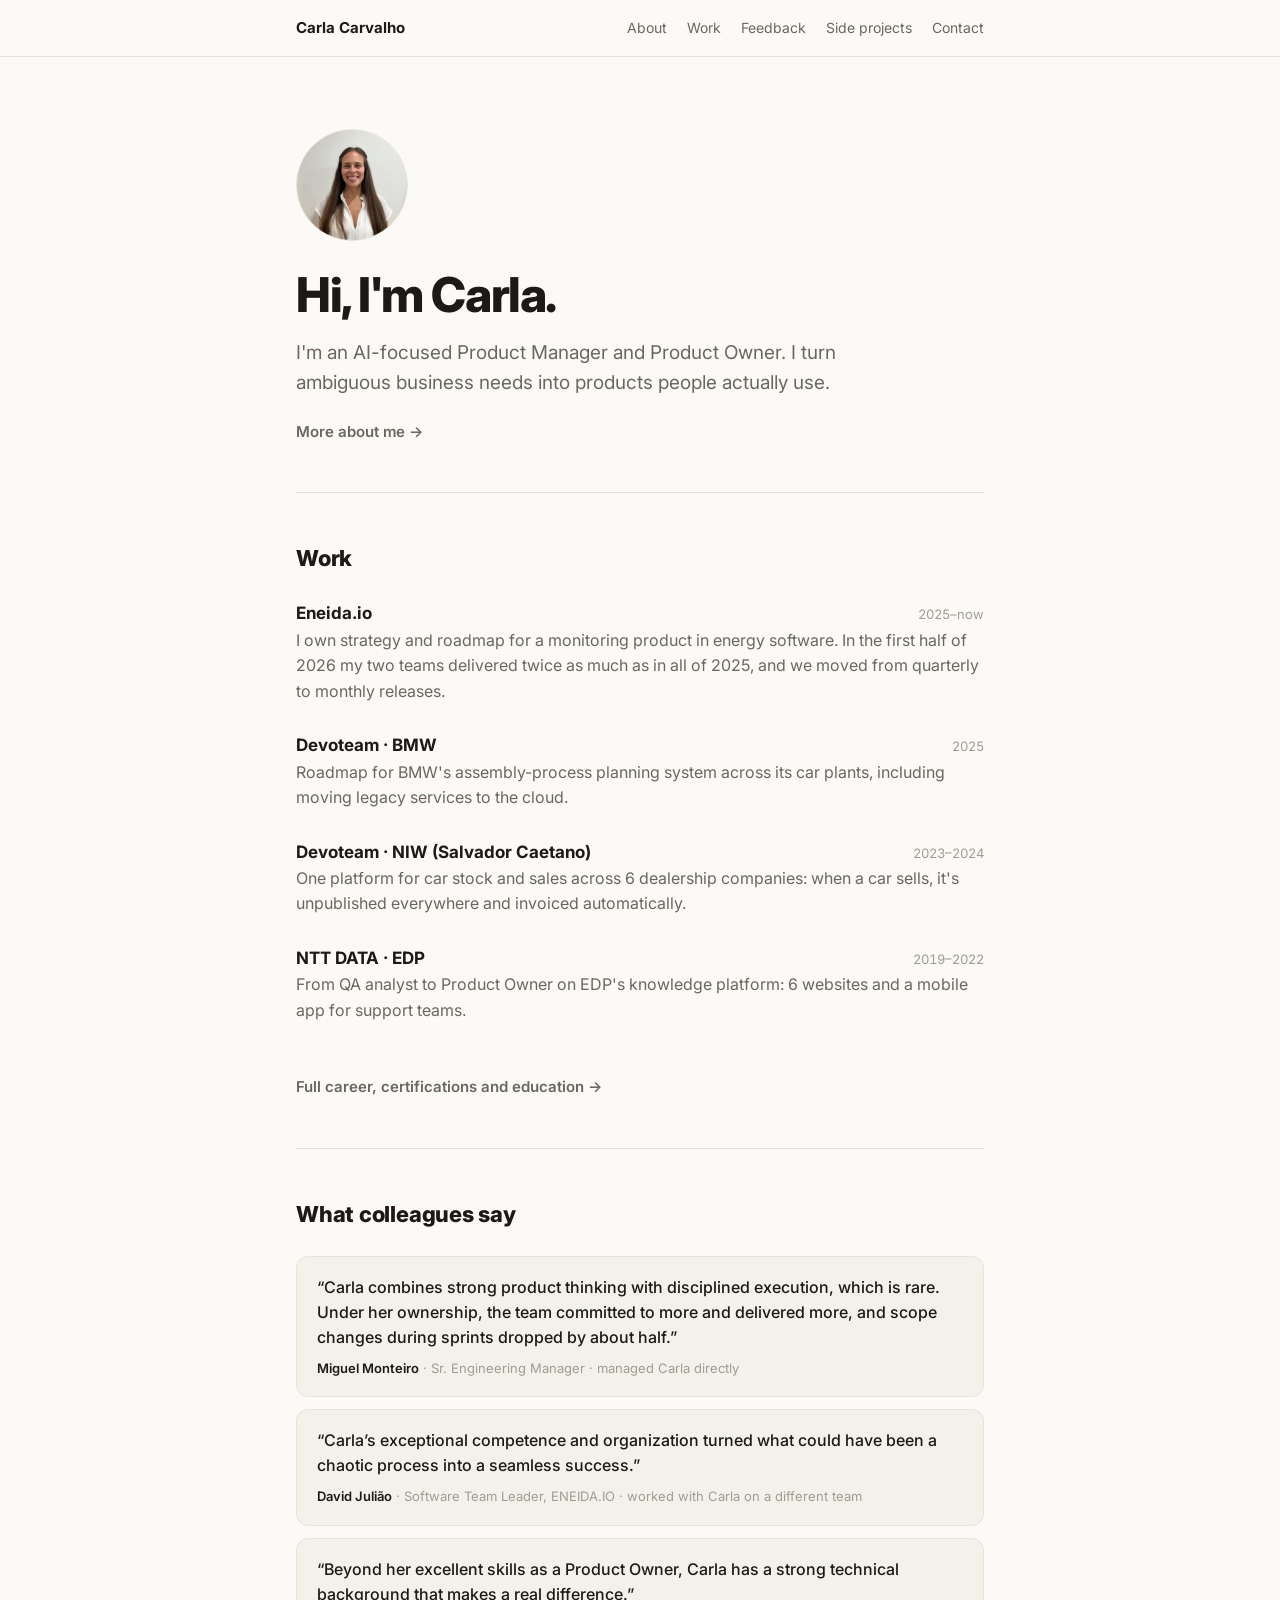
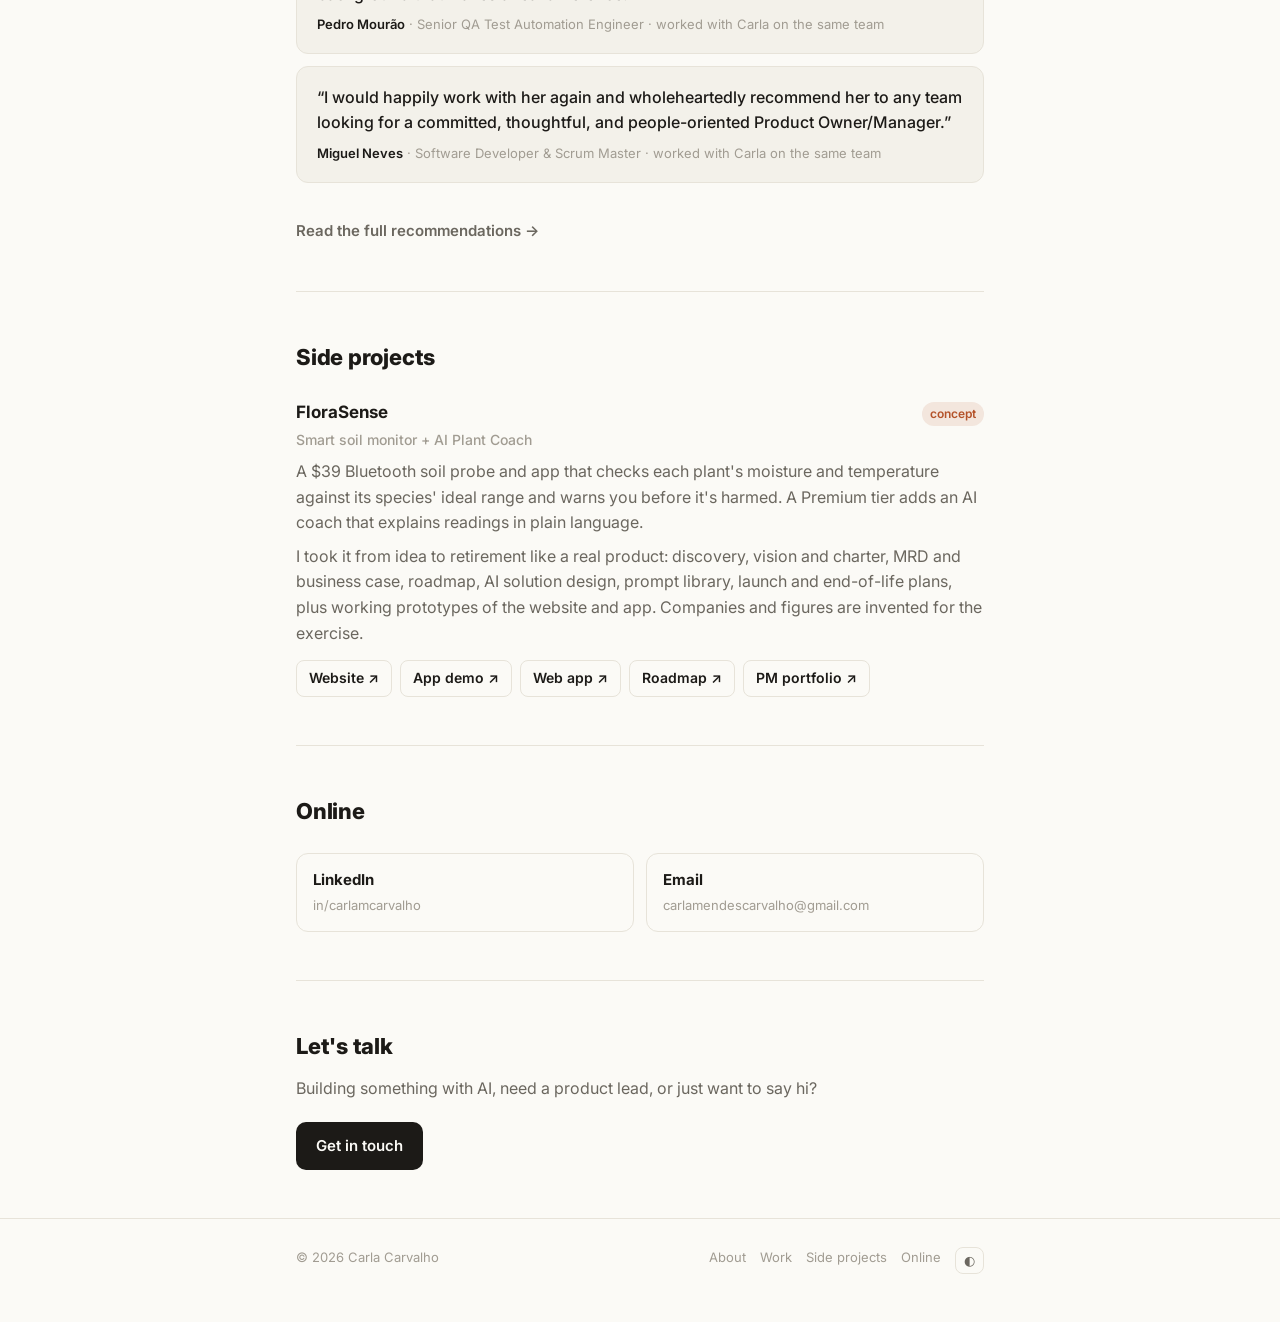
==== index.html @ 97bcd379 "Add files via upload" ====
<!doctype html>
<html lang="en">
<head>
<meta charset="utf-8">
<meta name="viewport" content="width=device-width, initial-scale=1">
<title>Carla Carvalho</title>
<meta name="description" content="Carla Carvalho — AI-focused Product Manager and Product Owner. I turn ambiguous business needs into shipped products.">
<link rel="icon" href="favicon.svg" type="image/svg+xml">
<link rel="apple-touch-icon" href="apple-touch-icon.png">
<meta name="theme-color" content="#fbfaf6">
<!-- Link previews (LinkedIn, WhatsApp, Slack). If the site moves to another domain, update these URLs. -->
<meta property="og:type" content="website">
<meta property="og:title" content="Carla Carvalho">
<meta property="og:description" content="Carla Carvalho — AI-focused Product Manager and Product Owner. I turn ambiguous business needs into shipped products.">
<meta property="og:image" content="https://carlamcarvalho.github.io/og-image.jpg">
<meta property="og:url" content="https://carlamcarvalho.github.io/">
<link rel="canonical" href="https://carlamcarvalho.github.io/">
<meta property="og:image:width" content="1200">
<meta property="og:image:height" content="630">
<meta name="twitter:card" content="summary_large_image">
<link rel="preconnect" href="https://fonts.googleapis.com">
<link rel="preconnect" href="https://fonts.gstatic.com" crossorigin>
<link href="https://fonts.googleapis.com/css2?family=Inter:wght@400;500;600;700;800&display=swap" rel="stylesheet">
<link rel="stylesheet" href="styles.css">
</head>
<body>

<header>
  <div class="wrap">
    <a href="index.html" class="brand">Carla Carvalho</a>
    <nav>
      <a href="about-me.html">About</a>
      <a href="work.html">Work</a>
      <a href="index.html#feedback">Feedback</a>
      <a href="index.html#projects">Side projects</a>
      <a href="#contact">Contact</a>
    </nav>
  </div>
</header>

<main class="wrap">

  <div class="hero">
    <div class="avatar"><img src="carla.jpg" alt="Carla Carvalho" width="112" height="112"></div>
    <h1>Hi, I'm Carla.</h1>
    <p class="lede">I'm an AI-focused Product Manager and Product Owner. I turn ambiguous business needs into products people actually use.</p>
    <a href="about-me.html" class="more">More about me →</a>
  </div>

  <section id="work">
    <h2>Work</h2>
    <div class="entry">
      <div class="entry-head"><h3>Eneida.io</h3><span class="date">2025–now</span></div>
      <p>I own strategy and roadmap for a monitoring product in energy software. In the first half of 2026 my two teams delivered twice as much as in all of 2025, and we moved from quarterly to monthly releases.</p>
    </div>
    <div class="entry">
      <div class="entry-head"><h3>Devoteam · BMW</h3><span class="date">2025</span></div>
      <p>Roadmap for BMW's assembly-process planning system across its car plants, including moving legacy services to the cloud.</p>
    </div>
    <div class="entry">
      <div class="entry-head"><h3>Devoteam · NIW (Salvador Caetano)</h3><span class="date">2023–2024</span></div>
      <p>One platform for car stock and sales across 6 dealership companies: when a car sells, it's unpublished everywhere and invoiced automatically.</p>
    </div>
    <div class="entry">
      <div class="entry-head"><h3>NTT DATA · EDP</h3><span class="date">2019–2022</span></div>
      <p>From QA analyst to Product Owner on EDP's knowledge platform: 6 websites and a mobile app for support teams.</p>
    </div>
    <a href="work.html" class="see-all">Full career, certifications and education →</a>
  </section>

  <section id="feedback">
    <h2>What colleagues say</h2>
    <figure class="quote short">
      <blockquote>“Carla combines strong product thinking with disciplined execution, which is rare. Under her ownership, the team committed to more and delivered more, and scope changes during sprints dropped by about half.”</blockquote>
      <figcaption><b>Miguel Monteiro</b> · Sr. Engineering Manager · managed Carla directly</figcaption>
    </figure>
    <figure class="quote short">
      <blockquote>“Carla’s exceptional competence and organization turned what could have been a chaotic process into a seamless success.”</blockquote>
      <figcaption><b>David Julião</b> · Software Team Leader, ENEIDA.IO · worked with Carla on a different team</figcaption>
    </figure>
    <figure class="quote short">
      <blockquote>“Beyond her excellent skills as a Product Owner, Carla has a strong technical background that makes a real difference.”</blockquote>
      <figcaption><b>Pedro Mourão</b> · Senior QA Test Automation Engineer · worked with Carla on the same team</figcaption>
    </figure>
    <figure class="quote short">
      <blockquote>“I would happily work with her again and wholeheartedly recommend her to any team looking for a committed, thoughtful, and people-oriented Product Owner/Manager.”</blockquote>
      <figcaption><b>Miguel Neves</b> · Software Developer &amp; Scrum Master · worked with Carla on the same team</figcaption>
    </figure>
    <a href="work.html#feedback" class="see-all">Read the full recommendations →</a>
  </section>

  <section id="projects">
    <h2>Side projects</h2>

    <div class="entry">
      <div class="entry-head"><h3>FloraSense</h3><span class="status">concept</span></div>
      <div class="role">Smart soil monitor + AI Plant Coach</div>
      <p>A $39 Bluetooth soil probe and app that checks each plant's moisture and temperature against its species' ideal range and warns you before it's harmed. A Premium tier adds an AI coach that explains readings in plain language.</p>
      <p>I took it from idea to retirement like a real product: discovery, vision and charter, MRD and business case, roadmap, AI solution design, prompt library, launch and end-of-life plans, plus working prototypes of the website and app. Companies and figures are invented for the exercise.</p>
      <div class="project-links">
        <a href="https://claude.ai/artifact/9bi5KxYRfAERbhV5cmZHTK" target="_blank" rel="noopener">Website ↗</a>
        <a href="https://claude.ai/artifact/ThW6wQKBPdGgFb89W3ngjL" target="_blank" rel="noopener">App demo ↗</a>
        <a href="https://claude.ai/artifact/5tcooVpFvNRxqzcKrqKRTM" target="_blank" rel="noopener">Web app ↗</a>
        <a href="https://claude.ai/artifact/2hawU743TCRyWy9Bnft1if" target="_blank" rel="noopener">Roadmap ↗</a>
        <a href="https://claude.ai/artifact/BxRzd9FwG8gc7wB3XqEp7c" target="_blank" rel="noopener">PM portfolio ↗</a>
      </div>
    </div>
  </section>

  <section id="online">
    <h2>Online</h2>
    <div class="links">
      <a class="link" href="https://www.linkedin.com/in/carlamcarvalho" target="_blank" rel="noopener"><b>LinkedIn</b><span>in/carlamcarvalho</span></a>
      <a class="link" href="mailto:carlamendescarvalho@gmail.com"><b>Email</b><span>carlamendescarvalho@gmail.com</span></a>
    </div>
  </section>

  <section id="contact" class="contact">
    <h2>Let's talk</h2>
    <p class="intro" style="margin-bottom:12px">Building something with AI, need a product lead, or just want to say hi?</p>
    <a class="btn" href="mailto:carlamendescarvalho@gmail.com">Get in touch</a>
  </section>
</main>

<footer>
  <div class="wrap">
    <span>© 2026 Carla Carvalho</span>
    <nav>
      <a href="about-me.html">About</a><a href="work.html">Work</a><a href="index.html#projects">Side projects</a><a href="index.html#online">Online</a>
      <button class="theme-toggle" id="theme" aria-label="Toggle dark mode">◐</button>
    </nav>
  </div>
</footer>

<script>
  (function () {
    const root = document.documentElement;
    try { const t = localStorage.getItem('theme'); if (t) root.dataset.theme = t; } catch (e) {}
    document.getElementById('theme').addEventListener('click', () => {
      const dark = root.dataset.theme ? root.dataset.theme === 'dark' : matchMedia('(prefers-color-scheme: dark)').matches;
      root.dataset.theme = dark ? 'light' : 'dark';
      try { localStorage.setItem('theme', root.dataset.theme); } catch (e) {}
    });
  })();
</script>
</body>
</html>
---- styles.css ----
:root {
    --bg: #fbfaf6;
    --surface: #f3f1ea;
    --text: #1c1a17;
    --muted: #6b675f;
    --faint: #a19c92;
    --line: #e7e3d9;
    --accent: #b4532a;
  }
  @media (prefers-color-scheme: dark) {
    :root:not([data-theme="light"]) {
      --bg: #161513; --surface: #1f1d1a; --text: #f2efe8; --muted: #a8a397;
      --faint: #79746a; --line: #2e2b26; --accent: #e58a5f;
    }
  }
  :root[data-theme="dark"] {
    --bg: #161513; --surface: #1f1d1a; --text: #f2efe8; --muted: #a8a397;
    --faint: #79746a; --line: #2e2b26; --accent: #e58a5f;
  }

  * { box-sizing: border-box; }
  html { scroll-behavior: smooth; scroll-padding-top: 72px; }
  body {
    margin: 0; background: var(--bg); color: var(--text);
    font-family: Inter, -apple-system, system-ui, "Segoe UI", Roboto, Helvetica, Arial, sans-serif;
    font-size: 16px; line-height: 1.6; -webkit-font-smoothing: antialiased;
  }
  a { color: inherit; text-decoration: none; }
  .wrap { max-width: 720px; margin: 0 auto; padding: 0 16px; }

  /* Header */
  header {
    position: sticky; top: 0; z-index: 10;
    background: color-mix(in srgb, var(--bg) 88%, transparent);
    backdrop-filter: blur(8px); -webkit-backdrop-filter: blur(8px);
    border-bottom: 1px solid var(--line);
  }
  header .wrap { display: flex; align-items: center; justify-content: space-between; height: 56px; gap: 16px; }
  .brand { font-weight: 700; font-size: 15px; white-space: nowrap; }
  nav { display: flex; gap: 20px; font-size: 14px; color: var(--muted); overflow-x: auto; scrollbar-width: none; }
  nav::-webkit-scrollbar { display: none; }
  nav a { white-space: nowrap; transition: color .15s; }
  nav a:hover { color: var(--text); }

  /* Hero */
  .hero { padding: 72px 0 48px; border-bottom: 1px solid var(--line); }
  .avatar {
    width: 112px; height: 112px; border-radius: 50%; overflow: hidden;
    background: var(--surface); border: 1px solid var(--line);
    margin-bottom: 28px;
  }
  .avatar img { width: 100%; height: 100%; object-fit: cover; display: block; transform: scale(1.04); }
  h1 { font-size: clamp(36px, 7vw, 48px); font-weight: 800; letter-spacing: -0.03em; line-height: 1.1; margin: 0 0 16px; }
  .lede { font-size: 19px; color: var(--muted); max-width: 620px; margin: 0 0 20px; }
  .more { font-size: 15px; font-weight: 600; color: var(--muted); transition: color .15s; }
  .more:hover { color: var(--accent); }

  /* Sections */
  section { padding: 48px 0; border-bottom: 1px solid var(--line); }
  h2 { font-size: 22px; font-weight: 800; letter-spacing: -0.01em; margin: 0 0 24px; }
  .intro { color: var(--muted); margin: -12px 0 28px; max-width: 620px; }

  /* Stats */
  .stats { display: grid; grid-template-columns: repeat(4, 1fr); gap: 12px; }
  .stat { background: var(--surface); border: 1px solid var(--line); border-radius: 12px; padding: 16px; }
  .stat b { display: block; font-size: 26px; font-weight: 800; letter-spacing: -0.02em; line-height: 1.2; }
  .stat span { font-size: 13px; color: var(--muted); line-height: 1.4; display: block; margin-top: 4px; }

  /* Entries */
  .entry { padding: 0 0 28px; }
  .entry:last-child { padding-bottom: 0; }
  .entry-head { display: flex; justify-content: space-between; align-items: baseline; gap: 16px; }
  .entry h3 { font-size: 17px; font-weight: 700; margin: 0; }
  .entry .role { font-size: 14px; color: var(--faint); font-weight: 500; margin: 2px 0 8px; }
  .entry .date { font-size: 13px; color: var(--faint); font-variant-numeric: tabular-nums; white-space: nowrap; }
  .entry p { margin: 0; color: var(--muted); }
  .entry p + p { margin-top: 8px; }

  .status { font-size: 12px; font-weight: 600; color: var(--accent); background: color-mix(in srgb, var(--accent) 12%, transparent); padding: 2px 8px; border-radius: 999px; white-space: nowrap; }
  .project-links { display: flex; flex-wrap: wrap; gap: 8px; margin-top: 14px; }
  .project-links a { font-size: 14px; font-weight: 600; padding: 6px 12px; border-radius: 8px; border: 1px solid var(--line); color: var(--text); transition: border-color .15s, color .15s; }
  .project-links a:hover { border-color: var(--accent); color: var(--accent); }

  /* Quotes */
  .quote { margin: 0 0 28px; padding: 20px 22px; background: var(--surface); border: 1px solid var(--line); border-radius: 12px; }
  .quote:last-child { margin-bottom: 0; }
  .quote blockquote { margin: 0 0 12px; font-size: 17px; line-height: 1.55; font-weight: 500; color: var(--text); }
  .quote figcaption { font-size: 13px; color: var(--faint); }
  .quote figcaption b { color: var(--text); font-weight: 600; }
  .quote .full { margin-top: 10px; font-size: 15px; color: var(--muted); }
  .quote .full p { margin: 0 0 10px; }
  a.inline { text-decoration: underline; text-underline-offset: 2px; }
  a.inline:hover { color: var(--accent); }

  /* Certifications */
  .certs { display: grid; grid-template-columns: 1fr 1fr; gap: 28px 32px; }
  .certs h3 { font-size: 15px; font-weight: 700; margin: 0 0 8px; }
  .list a.k:hover { color: var(--accent); }

  details { margin-top: 10px; }
  summary { cursor: pointer; font-size: 14px; font-weight: 600; color: var(--muted); list-style: none; }
  summary::-webkit-details-marker { display: none; }
  summary::after { content: " +"; }
  details[open] summary::after { content: " −"; }
  summary:hover { color: var(--accent); }
  details ul { margin: 10px 0 0; padding-left: 18px; color: var(--muted); font-size: 15px; }
  details li { margin-bottom: 6px; }

  /* Skills grid */
  .grid { display: grid; grid-template-columns: 1fr 1fr; gap: 24px 32px; }
  .grid h3 { font-size: 15px; font-weight: 700; margin: 0 0 4px; }
  .grid p { margin: 0; font-size: 15px; color: var(--muted); }

  .tags { display: flex; flex-wrap: wrap; gap: 8px; margin-top: 28px; }
  .tag { font-size: 13px; padding: 4px 10px; border-radius: 999px; background: var(--surface); border: 1px solid var(--line); color: var(--muted); }

  /* Learning */
  .cols { display: grid; grid-template-columns: 1fr 1fr; gap: 32px; }
  .list { list-style: none; margin: 0; padding: 0; }
  .list li { padding: 10px 0; border-top: 1px solid var(--line); display: flex; justify-content: space-between; gap: 12px; font-size: 15px; }
  .list li:first-child { border-top: 0; padding-top: 0; }
  .list .k { font-weight: 600; }
  .list .v { color: var(--faint); font-size: 13px; text-align: right; }
  .group-label { font-size: 12px; text-transform: uppercase; letter-spacing: .08em; color: var(--faint); font-weight: 600; margin: 0 0 12px; }

  /* Online */
  .links { display: grid; grid-template-columns: repeat(auto-fit, minmax(280px, 1fr)); gap: 12px; }
  .link { border: 1px solid var(--line); border-radius: 12px; padding: 14px 16px; transition: border-color .15s, background .15s; }
  .link:hover { border-color: var(--accent); background: var(--surface); }
  .link b { display: block; font-size: 15px; }
  .link span { font-size: 13px; color: var(--faint); overflow-wrap: anywhere; }

  /* Contact */
  .contact { border-bottom: 0; }
  .btn {
    display: inline-block; margin-top: 8px; padding: 12px 20px; border-radius: 10px;
    background: var(--text); color: var(--bg); font-weight: 600; font-size: 15px;
    transition: background .15s;
  }
  .btn:hover { background: var(--accent); }

  footer { border-top: 1px solid var(--line); padding: 28px 0 48px; font-size: 13px; color: var(--faint); }
  footer .wrap { display: flex; justify-content: space-between; flex-wrap: wrap; gap: 12px; }
  footer nav { font-size: 13px; gap: 14px; color: var(--faint); }
  .theme-toggle { background: none; border: 1px solid var(--line); color: var(--muted); border-radius: 8px; padding: 2px 8px; font: inherit; cursor: pointer; }

  @media (max-width: 640px) {
    header .wrap { height: auto; flex-direction: column; align-items: flex-start; gap: 4px; padding-top: 10px; padding-bottom: 10px; }
    header nav { width: 100%; gap: 16px; }
    .hero { padding: 48px 0 40px; }
    .stats { grid-template-columns: 1fr 1fr; }
    .grid, .cols, .certs { grid-template-columns: 1fr; }
    .links { grid-template-columns: 1fr; }
    .entry-head { flex-direction: column; gap: 0; }
  }

  /* Multi-page additions */
  nav a.active { color: var(--text); font-weight: 600; }
  .back { display: inline-block; font-size: 14px; font-weight: 600; color: var(--muted); margin-bottom: 28px; }
  .back:hover { color: var(--accent); }
  .page-head { padding: 56px 0 40px; border-bottom: 1px solid var(--line); }
  .page-head h1 { margin-bottom: 8px; }
  .page-head .sub { color: var(--faint); font-size: 15px; margin: 0 0 20px; }
  .prose p { font-size: 17px; color: var(--muted); max-width: 620px; margin: 0 0 18px; }
  .prose p:last-child { margin-bottom: 0; }
  .prose a { color: var(--text); text-decoration: underline; text-underline-offset: 2px; }
  .prose a:hover { color: var(--accent); }
  .see-all { display: inline-block; margin-top: 24px; font-size: 15px; font-weight: 600; color: var(--muted); }
  .see-all:hover { color: var(--accent); }
  .loves { display: grid; grid-template-columns: 1fr 1fr; gap: 12px; }
  .love { background: var(--surface); border: 1px solid var(--line); border-radius: 12px; padding: 18px; }
  .love .ico { font-size: 22px; line-height: 1; margin-bottom: 10px; display: block; }
  .love h3 { font-size: 16px; font-weight: 700; margin: 0 0 4px; }
  .love p { margin: 0; font-size: 15px; color: var(--muted); }
  .quote.short { padding: 18px 20px; margin-bottom: 12px; }
  .quote.short blockquote { font-size: 16px; margin-bottom: 8px; }
  @media (max-width: 640px) { .loves { grid-template-columns: 1fr; } .page-head { padding: 40px 0 32px; } }
  .title-row { display: flex; align-items: center; gap: 20px; }
  .title-row .avatar { margin: 0; flex-shrink: 0; width: 88px; height: 88px; }
  .title-row h1 { margin: 0; }
  .tags.small { margin-top: 12px; gap: 6px; }
  .tags.small .tag { font-size: 12px; padding: 2px 8px; background: var(--bg); }
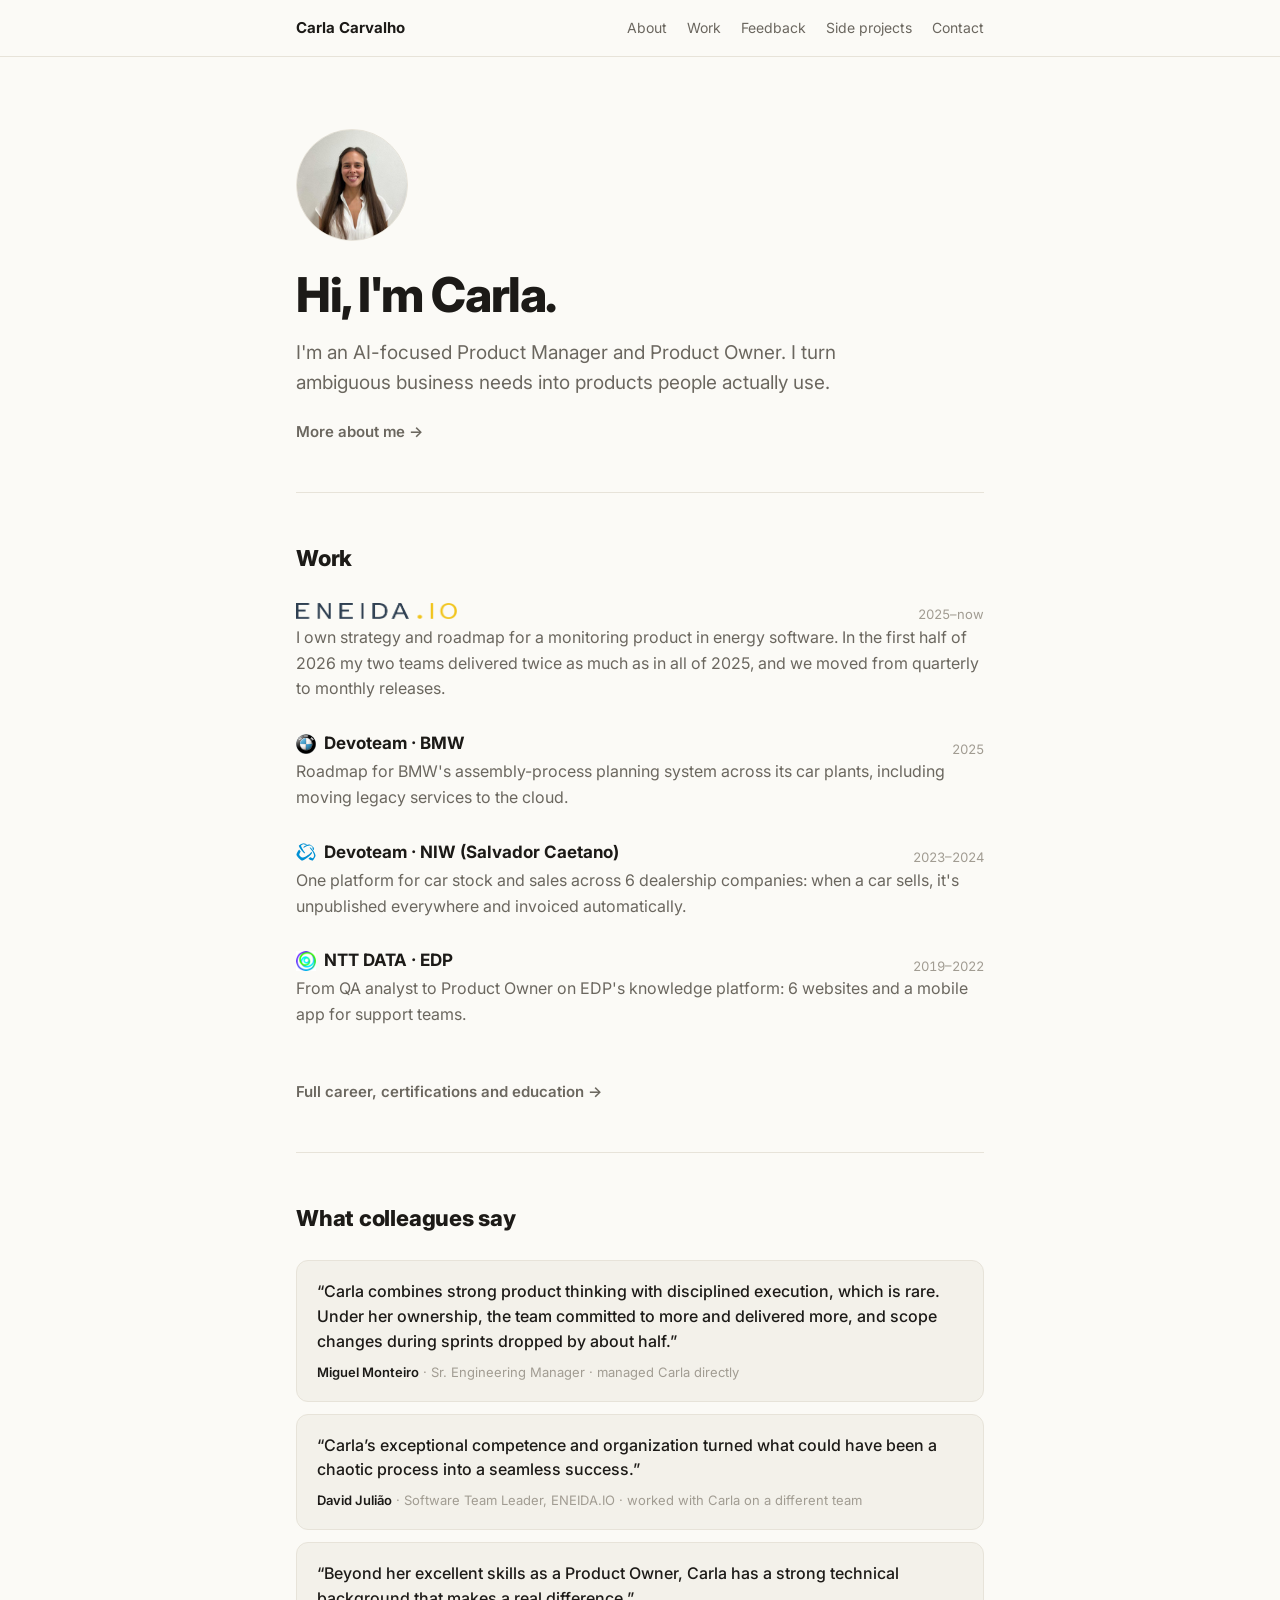
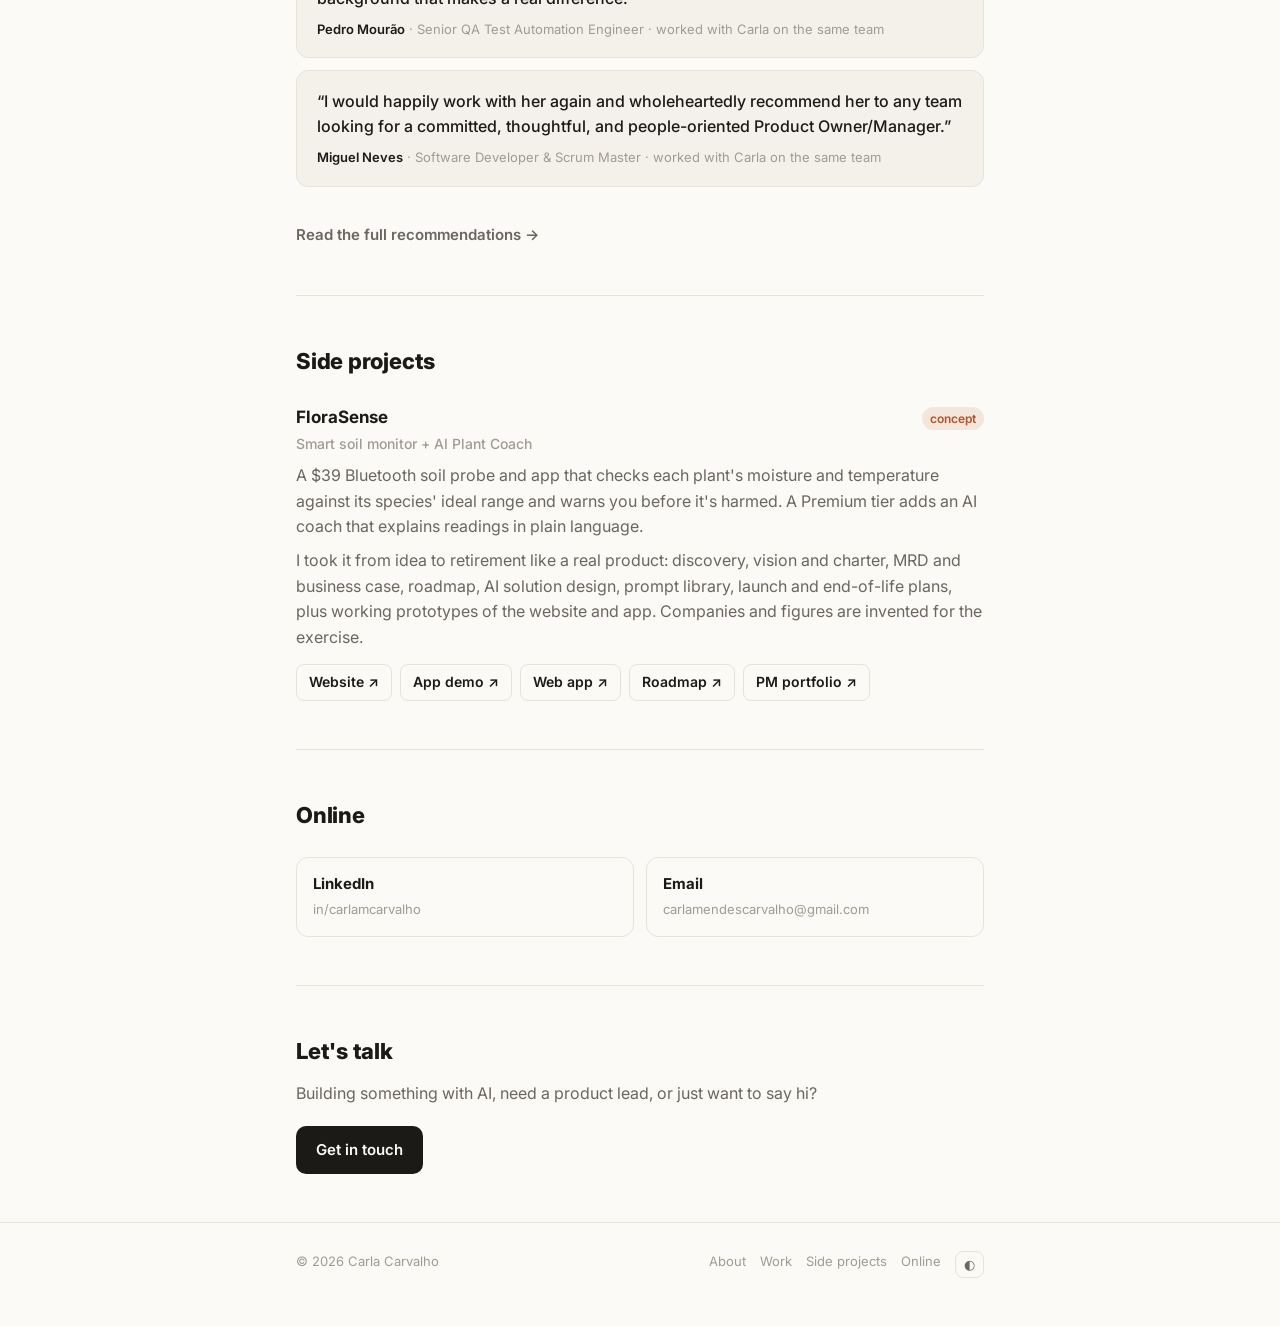
==== commit d858a27f: "Add files via upload" ====
--- a/index.html
+++ b/index.html
@@ -50,19 +50,19 @@
   <section id="work">
     <h2>Work</h2>
     <div class="entry">
-      <div class="entry-head"><h3>Eneida.io</h3><span class="date">2025–now</span></div>
+      <div class="entry-head"><h3 class="co"><img class="co-wordmark" src="eneida.png" alt="Eneida.io" height="16"></h3><span class="date">2025–now</span></div>
       <p>I own strategy and roadmap for a monitoring product in energy software. In the first half of 2026 my two teams delivered twice as much as in all of 2025, and we moved from quarterly to monthly releases.</p>
     </div>
     <div class="entry">
-      <div class="entry-head"><h3>Devoteam · BMW</h3><span class="date">2025</span></div>
+      <div class="entry-head"><h3 class="co"><img class="co-logo" src="bmw.svg" alt="">Devoteam · BMW</h3><span class="date">2025</span></div>
       <p>Roadmap for BMW's assembly-process planning system across its car plants, including moving legacy services to the cloud.</p>
     </div>
     <div class="entry">
-      <div class="entry-head"><h3>Devoteam · NIW (Salvador Caetano)</h3><span class="date">2023–2024</span></div>
+      <div class="entry-head"><h3 class="co"><img class="co-logo" src="salvador-caetano.svg" alt="">Devoteam · NIW (Salvador Caetano)</h3><span class="date">2023–2024</span></div>
       <p>One platform for car stock and sales across 6 dealership companies: when a car sells, it's unpublished everywhere and invoiced automatically.</p>
     </div>
     <div class="entry">
-      <div class="entry-head"><h3>NTT DATA · EDP</h3><span class="date">2019–2022</span></div>
+      <div class="entry-head"><h3 class="co"><img class="co-logo" src="edp.png" alt="">NTT DATA · EDP</h3><span class="date">2019–2022</span></div>
       <p>From QA analyst to Product Owner on EDP's knowledge platform: 6 websites and a mobile app for support teams.</p>
     </div>
     <a href="work.html" class="see-all">Full career, certifications and education →</a>
--- a/styles.css
+++ b/styles.css
@@ -180,3 +180,9 @@
   .title-row h1 { margin: 0; }
   .tags.small { margin-top: 12px; gap: 6px; }
   .tags.small .tag { font-size: 12px; padding: 2px 8px; background: var(--bg); }
+  /* Company logos */
+  .entry h3.co { display: flex; align-items: center; gap: 8px; }
+  .co-logo { width: 20px; height: 20px; object-fit: contain; flex-shrink: 0; }
+  .co-wordmark { height: 16px; width: auto; display: block; margin: 3px 0; }
+  @media (prefers-color-scheme: dark) { :root:not([data-theme="light"]) .co-wordmark { filter: invert(1) hue-rotate(180deg); } }
+  :root[data-theme="dark"] .co-wordmark { filter: invert(1) hue-rotate(180deg); }
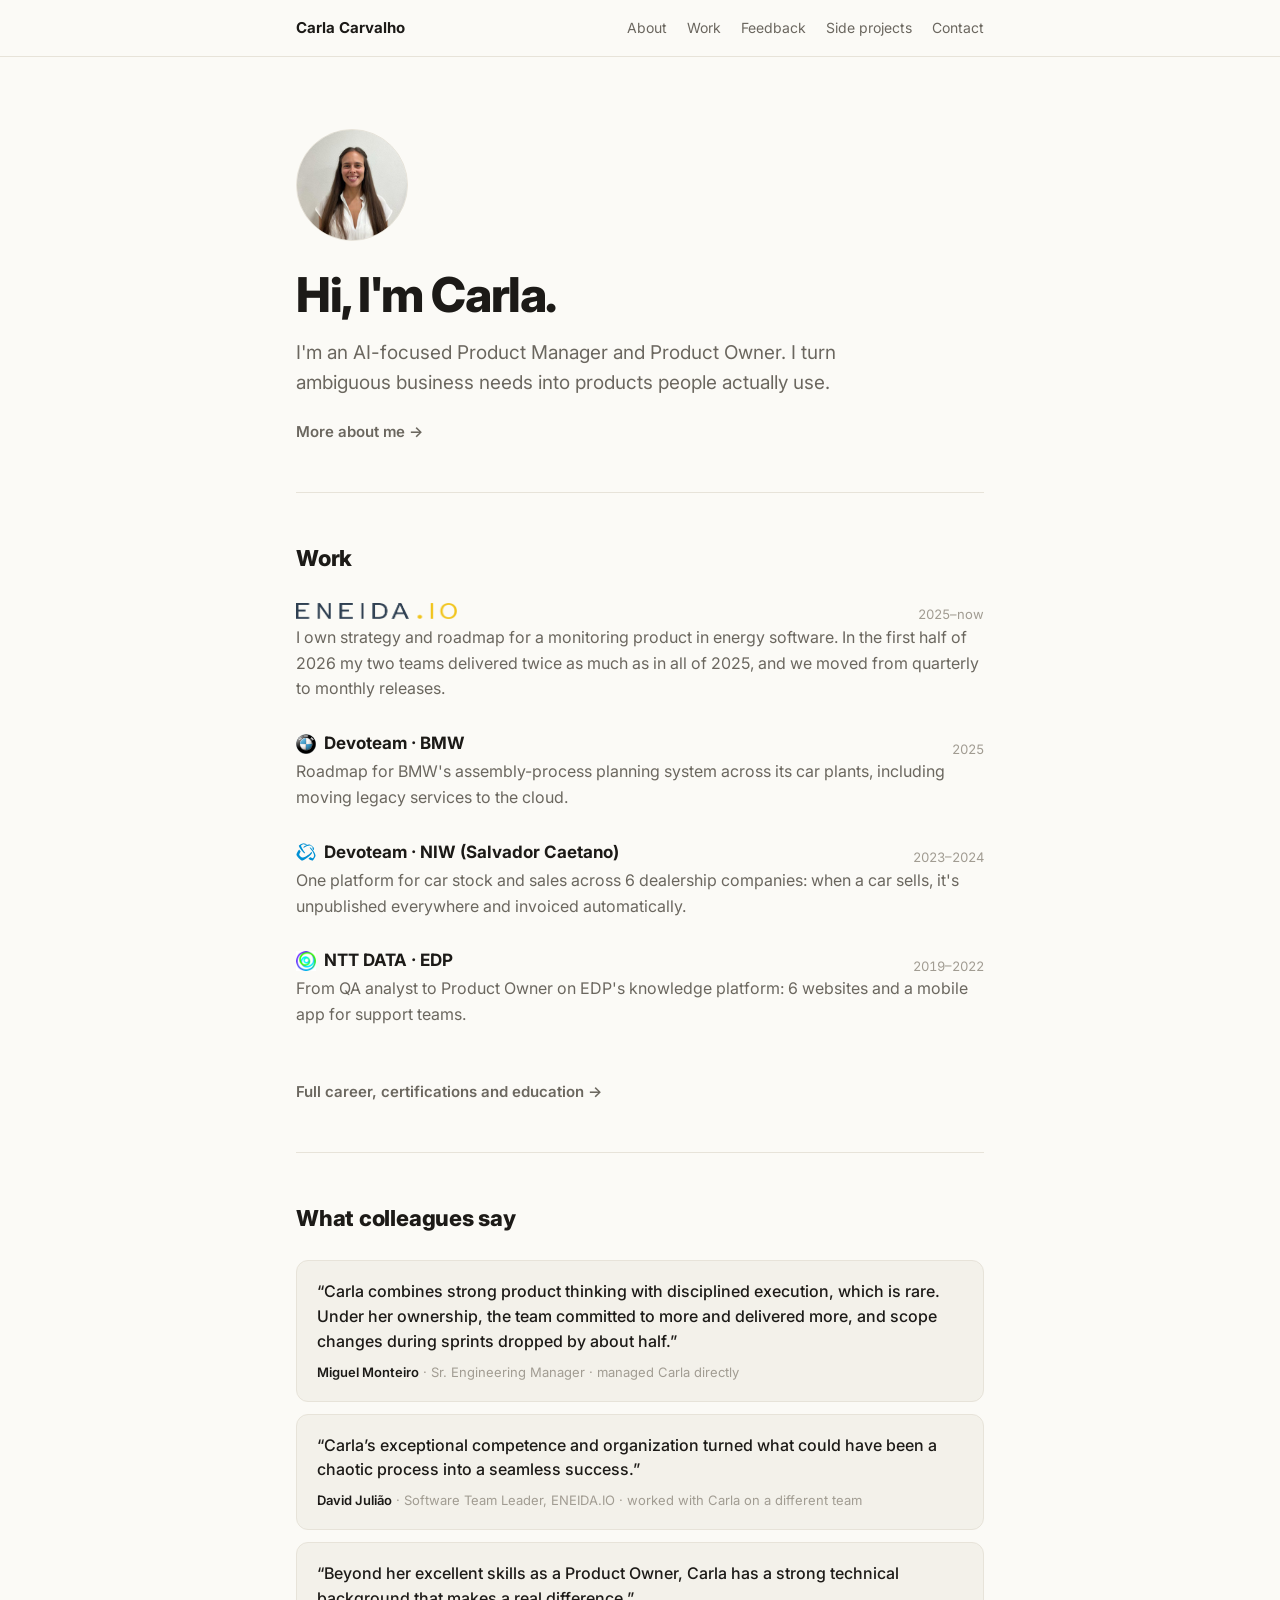
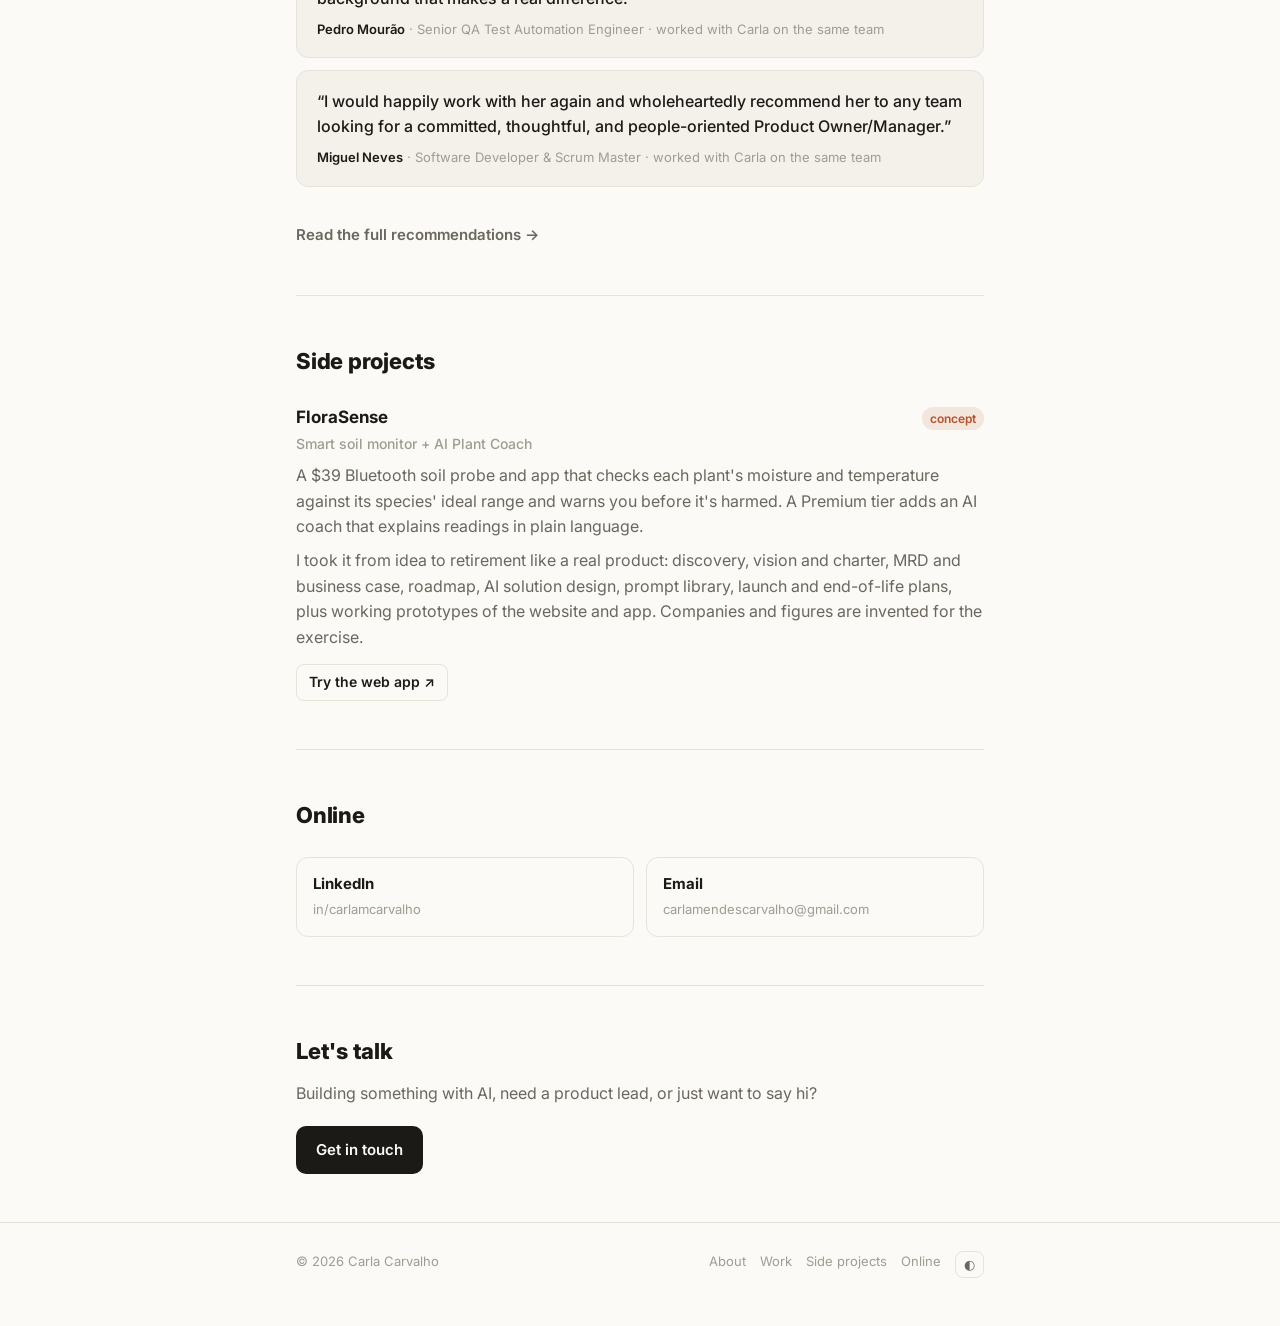
==== commit 23bab23c: "Add files via upload" ====
--- a/index.html
+++ b/index.html
@@ -21,7 +21,7 @@
 <link rel="preconnect" href="https://fonts.googleapis.com">
 <link rel="preconnect" href="https://fonts.gstatic.com" crossorigin>
 <link href="https://fonts.googleapis.com/css2?family=Inter:wght@400;500;600;700;800&display=swap" rel="stylesheet">
-<link rel="stylesheet" href="styles.css">
+<link rel="stylesheet" href="styles.css?v=2">
 </head>
 <body>
 
@@ -50,19 +50,19 @@
   <section id="work">
     <h2>Work</h2>
     <div class="entry">
-      <div class="entry-head"><h3 class="co"><img class="co-wordmark" src="eneida.png" alt="Eneida.io" height="16"></h3><span class="date">2025–now</span></div>
+      <div class="entry-head"><h3 class="co"><img class="co-wordmark" src="eneida.png" alt="Eneida.io" width="160" height="16"></h3><span class="date">2025–now</span></div>
       <p>I own strategy and roadmap for a monitoring product in energy software. In the first half of 2026 my two teams delivered twice as much as in all of 2025, and we moved from quarterly to monthly releases.</p>
     </div>
     <div class="entry">
-      <div class="entry-head"><h3 class="co"><img class="co-logo" src="bmw.svg" alt="">Devoteam · BMW</h3><span class="date">2025</span></div>
+      <div class="entry-head"><h3 class="co"><img class="co-logo" src="bmw.svg" alt="" width="20" height="20">Devoteam · BMW</h3><span class="date">2025</span></div>
       <p>Roadmap for BMW's assembly-process planning system across its car plants, including moving legacy services to the cloud.</p>
     </div>
     <div class="entry">
-      <div class="entry-head"><h3 class="co"><img class="co-logo" src="salvador-caetano.svg" alt="">Devoteam · NIW (Salvador Caetano)</h3><span class="date">2023–2024</span></div>
+      <div class="entry-head"><h3 class="co"><img class="co-logo" src="salvador-caetano.svg" alt="" width="20" height="20">Devoteam · NIW (Salvador Caetano)</h3><span class="date">2023–2024</span></div>
       <p>One platform for car stock and sales across 6 dealership companies: when a car sells, it's unpublished everywhere and invoiced automatically.</p>
     </div>
     <div class="entry">
-      <div class="entry-head"><h3 class="co"><img class="co-logo" src="edp.png" alt="">NTT DATA · EDP</h3><span class="date">2019–2022</span></div>
+      <div class="entry-head"><h3 class="co"><img class="co-logo" src="edp.png" alt="" width="20" height="20">NTT DATA · EDP</h3><span class="date">2019–2022</span></div>
       <p>From QA analyst to Product Owner on EDP's knowledge platform: 6 websites and a mobile app for support teams.</p>
     </div>
     <a href="work.html" class="see-all">Full career, certifications and education →</a>
@@ -98,11 +98,7 @@
       <p>A $39 Bluetooth soil probe and app that checks each plant's moisture and temperature against its species' ideal range and warns you before it's harmed. A Premium tier adds an AI coach that explains readings in plain language.</p>
       <p>I took it from idea to retirement like a real product: discovery, vision and charter, MRD and business case, roadmap, AI solution design, prompt library, launch and end-of-life plans, plus working prototypes of the website and app. Companies and figures are invented for the exercise.</p>
       <div class="project-links">
-        <a href="https://claude.ai/artifact/9bi5KxYRfAERbhV5cmZHTK" target="_blank" rel="noopener">Website ↗</a>
-        <a href="https://claude.ai/artifact/ThW6wQKBPdGgFb89W3ngjL" target="_blank" rel="noopener">App demo ↗</a>
-        <a href="https://claude.ai/artifact/5tcooVpFvNRxqzcKrqKRTM" target="_blank" rel="noopener">Web app ↗</a>
-        <a href="https://claude.ai/artifact/2hawU743TCRyWy9Bnft1if" target="_blank" rel="noopener">Roadmap ↗</a>
-        <a href="https://claude.ai/artifact/BxRzd9FwG8gc7wB3XqEp7c" target="_blank" rel="noopener">PM portfolio ↗</a>
+        <a href="florasense-web-app.html" target="_blank" rel="noopener">Try the web app ↗</a>
       </div>
     </div>
   </section>
